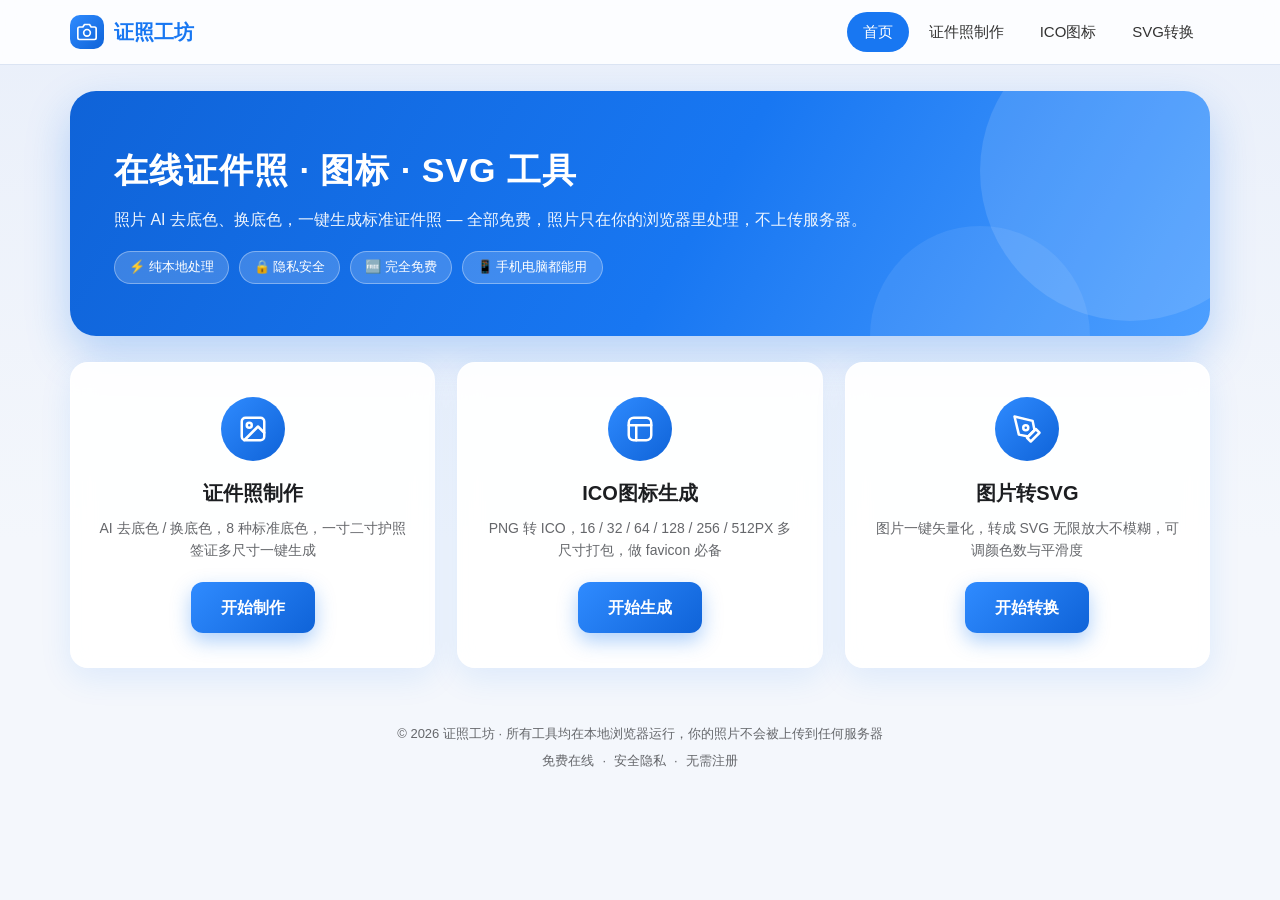
==== index.html @ ea245038 "证照工坊 v1.0：证件照制作 / ICO图标 / SVG转换工具站" ====
<!DOCTYPE html>
<html lang="zh-CN">
<head>
<meta charset="UTF-8">
<meta name="viewport" content="width=device-width, initial-scale=1.0">
<title>证照工坊 · 在线证件照 / ICO图标 / SVG转换</title>
<meta name="description" content="免费在线工具：AI证件照去底色换底色、多尺寸证件照生成，PNG转ICO图标（16~512PX），图片转SVG矢量化。所有处理均在本地浏览器完成，照片不会上传。">
<link rel="icon" href="data:image/svg+xml,%3Csvg xmlns='http://www.w3.org/2000/svg' viewBox='0 0 64 64'%3E%3Crect width='64' height='64' rx='14' fill='%231877F2'/%3E%3Ctext x='32' y='43' font-size='30' text-anchor='middle' fill='white' font-family='sans-serif' font-weight='bold'%3E%E8%AF%81%3C/text%3E%3C/svg%3E">
<link rel="stylesheet" href="assets/css/style.css">
</head>
<body>

<header class="site-header">
  <div class="wrap">
    <a class="logo" href="index.html">
      <span class="logo-mark"><svg viewBox="0 0 24 24" fill="none" stroke="currentColor" stroke-width="2" stroke-linecap="round" stroke-linejoin="round"><path d="M23 19a2 2 0 0 1-2 2H3a2 2 0 0 1-2-2V8a2 2 0 0 1 2-2h4l2-3h6l2 3h4a2 2 0 0 1 2 2z"/><circle cx="12" cy="13" r="4"/></svg></span>
      证照工坊
    </a>
    <nav class="main-nav">
      <a href="index.html" class="active">首页</a>
      <a href="idphoto.html">证件照制作</a>
      <a href="ico.html">ICO图标</a>
      <a href="svg.html">SVG转换</a>
    </nav>
  </div>
</header>

<div class="wrap">
  <section class="hero">
    <h1>在线证件照 · 图标 · SVG 工具</h1>
    <p>照片 AI 去底色、换底色，一键生成标准证件照 — 全部免费，照片只在你的浏览器里处理，不上传服务器。</p>
    <div class="badges">
      <span>⚡ 纯本地处理</span>
      <span>🔒 隐私安全</span>
      <span>🆓 完全免费</span>
      <span>📱 手机电脑都能用</span>
    </div>
  </section>

  <section class="cards">
    <div class="tool-card">
      <div class="tool-icon"><svg viewBox="0 0 24 24" fill="none" stroke="currentColor" stroke-width="2" stroke-linecap="round" stroke-linejoin="round"><rect x="3" y="3" width="18" height="18" rx="3"/><circle cx="9" cy="9" r="2"/><path d="M21 15l-5-5L5 21"/></svg></div>
      <h3>证件照制作</h3>
      <p>AI 去底色 / 换底色，8 种标准底色，一寸二寸护照签证多尺寸一键生成</p>
      <a class="btn btn-primary" href="idphoto.html">开始制作</a>
    </div>
    <div class="tool-card">
      <div class="tool-icon"><svg viewBox="0 0 24 24" fill="none" stroke="currentColor" stroke-width="2" stroke-linecap="round" stroke-linejoin="round"><rect x="3" y="3" width="18" height="18" rx="4"/><path d="M3 9h18M9 21V9"/></svg></div>
      <h3>ICO图标生成</h3>
      <p>PNG 转 ICO，16 / 32 / 64 / 128 / 256 / 512PX 多尺寸打包，做 favicon 必备</p>
      <a class="btn btn-primary" href="ico.html">开始生成</a>
    </div>
    <div class="tool-card">
      <div class="tool-icon"><svg viewBox="0 0 24 24" fill="none" stroke="currentColor" stroke-width="2" stroke-linecap="round" stroke-linejoin="round"><path d="M12 19l7-7 3 3-7 7-3-3z"/><path d="M18 13l-1.5-7.5L2 2l3.5 14.5L13 18l5-5z"/><circle cx="11" cy="11" r="2"/></svg></div>
      <h3>图片转SVG</h3>
      <p>图片一键矢量化，转成 SVG 无限放大不模糊，可调颜色数与平滑度</p>
      <a class="btn btn-primary" href="svg.html">开始转换</a>
    </div>
  </section>
</div>

<footer class="site-footer">
  <div class="wrap">
    <div>© 2026 证照工坊 · 所有工具均在本地浏览器运行，你的照片不会被上传到任何服务器</div>
    <div class="links"><span>免费在线</span>·<span>安全隐私</span>·<span>无需注册</span></div>
  </div>
</footer>

</body>
</html>
---- assets/css/style.css ----
:root{
  --blue:#1877F2;
  --blue-dark:#0f63d8;
  --blue-soft:#e8f1fe;
  --bg1:#e9effa;
  --bg2:#f4f7fc;
  --ink:#1c1e21;
  --muted:#65676b;
  --line:#dbe4f3;
  --card:rgba(255,255,255,.92);
  --radius:18px;
  --shadow:0 10px 32px rgba(24,119,242,.10);
}
*{box-sizing:border-box;margin:0;padding:0}
html{-webkit-text-size-adjust:100%}
body{
  font-family:-apple-system,BlinkMacSystemFont,"PingFang SC","Hiragino Sans GB","Microsoft YaHei","Noto Sans SC",sans-serif;
  background:linear-gradient(180deg,var(--bg1),var(--bg2) 60%);
  color:var(--ink);
  min-height:100vh;
  line-height:1.6;
}
a{color:inherit;text-decoration:none}
img{max-width:100%}
.wrap{max-width:1180px;margin:0 auto;padding:0 20px}

/* ===== header ===== */
.site-header{
  position:sticky;top:0;z-index:50;
  background:rgba(255,255,255,.86);
  backdrop-filter:blur(14px);-webkit-backdrop-filter:blur(14px);
  border-bottom:1px solid var(--line);
}
.site-header .wrap{display:flex;align-items:center;gap:28px;height:64px}
.logo{display:flex;align-items:center;gap:10px;font-size:20px;font-weight:800;color:var(--blue)}
.logo-mark{
  width:34px;height:34px;border-radius:10px;flex:none;
  background:linear-gradient(135deg,#2f8bff,#0f63d8);
  display:flex;align-items:center;justify-content:center;color:#fff;
}
.logo-mark svg{width:20px;height:20px}
.main-nav{display:flex;gap:4px;margin-left:auto}
.main-nav a{
  padding:8px 16px;border-radius:999px;font-size:15px;color:#333;font-weight:500;
}
.main-nav a:hover{background:var(--blue-soft);color:var(--blue)}
.main-nav a.active{background:var(--blue);color:#fff}

/* ===== hero ===== */
.hero{
  margin:26px 0;
  background:linear-gradient(120deg,#0f63d8 0%,#1877F2 55%,#4d9fff 100%);
  border-radius:26px;color:#fff;padding:52px 44px;position:relative;overflow:hidden;
  box-shadow:0 18px 44px rgba(24,119,242,.28);
}
.hero::after{
  content:"";position:absolute;right:-70px;top:-70px;width:300px;height:300px;border-radius:50%;
  background:rgba(255,255,255,.12);
}
.hero::before{
  content:"";position:absolute;right:120px;bottom:-110px;width:220px;height:220px;border-radius:50%;
  background:rgba(255,255,255,.08);
}
.hero h1{font-size:34px;letter-spacing:1px;margin-bottom:10px;position:relative;z-index:1}
.hero p{opacity:.92;font-size:16px;position:relative;z-index:1}
.hero .badges{margin-top:18px;display:flex;gap:10px;flex-wrap:wrap;position:relative;z-index:1}
.hero .badges span{
  background:rgba(255,255,255,.18);border:1px solid rgba(255,255,255,.35);
  padding:5px 14px;border-radius:999px;font-size:13px;
}

/* ===== tool cards (home) ===== */
.cards{display:grid;grid-template-columns:repeat(3,1fr);gap:22px;margin:8px 0 30px}
.tool-card{
  background:var(--card);backdrop-filter:blur(12px);-webkit-backdrop-filter:blur(12px);
  border:1px solid rgba(255,255,255,.7);border-radius:var(--radius);
  box-shadow:var(--shadow);padding:34px 28px;text-align:center;
  transition:transform .18s ease, box-shadow .18s ease;
}
.tool-card:hover{transform:translateY(-4px);box-shadow:0 16px 40px rgba(24,119,242,.18)}
.tool-icon{
  width:64px;height:64px;border-radius:50%;margin:0 auto 16px;
  background:linear-gradient(135deg,#2f8bff,#0f63d8);
  display:flex;align-items:center;justify-content:center;color:#fff;
}
.tool-icon svg{width:30px;height:30px}
.tool-card h3{font-size:20px;margin-bottom:8px}
.tool-card p{color:var(--muted);font-size:14px;margin-bottom:20px;min-height:44px}

/* ===== buttons ===== */
.btn{
  display:inline-flex;align-items:center;justify-content:center;gap:8px;
  border:none;cursor:pointer;font-size:16px;font-weight:600;font-family:inherit;
  padding:13px 30px;border-radius:12px;transition:filter .15s ease, transform .1s ease;
}
.btn:active{transform:scale(.98)}
.btn-primary{background:linear-gradient(135deg,#2f8bff,#0f63d8);color:#fff;box-shadow:0 8px 20px rgba(24,119,242,.35)}
.btn-primary:hover{filter:brightness(1.06)}
.btn-primary:disabled{opacity:.55;cursor:not-allowed;box-shadow:none}
.btn-block{width:100%}
.btn-lg{font-size:17px;padding:15px 30px}

/* ===== page head + steps ===== */
.page-head{background:linear-gradient(120deg,#0f63d8,#1877F2 60%,#4d9fff);color:#fff;border-radius:0 0 26px 26px;padding:30px 0 26px;margin-bottom:24px}
.page-head h1{font-size:26px;display:flex;align-items:center;gap:12px}
.page-head p{opacity:.9;margin-top:6px;font-size:14px}
.steps{display:flex;align-items:center;justify-content:center;gap:6px;flex-wrap:wrap;margin:4px 0 26px}
.step{display:flex;align-items:center;gap:8px;background:var(--card);border:1px solid var(--line);
  padding:8px 18px;border-radius:999px;font-size:14px;color:var(--muted);box-shadow:var(--shadow)}
.step .n{width:24px;height:24px;border-radius:50%;background:#c4d3ea;color:#fff;
  display:flex;align-items:center;justify-content:center;font-size:13px;font-weight:700;flex:none}
.step.done{color:var(--blue);border-color:#bcd6fb}
.step.done .n{background:var(--blue)}
.step .arrow{color:#9db4d8;font-weight:700}

/* ===== panels ===== */
.tool-grid{display:grid;grid-template-columns:1.05fr 1fr 1.05fr;gap:22px;align-items:stretch;margin-bottom:34px}
.col-stack{display:flex;flex-direction:column;gap:22px}
.panel{
  background:var(--card);backdrop-filter:blur(12px);-webkit-backdrop-filter:blur(12px);
  border:1px solid rgba(255,255,255,.7);border-radius:var(--radius);
  box-shadow:var(--shadow);padding:24px;display:flex;flex-direction:column;
}
.panel h2{font-size:18px;margin-bottom:16px;display:flex;align-items:center;gap:8px}
.panel h2 .p-ico{color:var(--blue);display:inline-flex}
.panel h2 .p-ico svg{width:20px;height:20px}
.panel .grow{flex:1}

/* dropzone */
.dropzone{
  border:2px dashed #a9c8f5;border-radius:14px;background:#f4f8ff;
  padding:30px 16px;text-align:center;cursor:pointer;transition:all .15s ease;
}
.dropzone:hover,.dropzone.drag{border-color:var(--blue);background:var(--blue-soft)}
.dropzone .dz-ico{color:var(--blue);margin-bottom:8px}
.dropzone .dz-ico svg{width:38px;height:38px}
.dropzone b{display:block;font-size:16px;margin-bottom:4px}
.dropzone small{color:var(--muted);font-size:12.5px}
.preview-box{margin-top:16px;text-align:center}
.preview-box .cap{font-size:13px;color:var(--muted);margin-bottom:8px}
.preview-box img{border-radius:12px;max-height:280px;box-shadow:0 4px 16px rgba(0,0,0,.10);background:#fff}
.file-info{margin-top:10px;font-size:12.5px;color:var(--muted);word-break:break-all}
.file-info .ok{color:#1a9e54;font-weight:600}

/* swatches */
.swatches{display:grid;grid-template-columns:repeat(4,1fr);gap:12px;margin-bottom:6px}
.swatch{display:flex;flex-direction:column;align-items:center;gap:6px;cursor:pointer;background:none;border:none;font-family:inherit}
.swatch .dot{width:46px;height:46px;border-radius:50%;border:2px solid #d7e2f5;box-shadow:inset 0 0 0 2px #fff;transition:transform .12s ease}
.swatch:hover .dot{transform:scale(1.08)}
.swatch.sel .dot{border-color:var(--blue);box-shadow:0 0 0 3px rgba(24,119,242,.28), inset 0 0 0 2px #fff}
.swatch span{font-size:12.5px;color:#333}
.custom-color{margin-top:10px;display:flex;align-items:center;gap:10px;font-size:14px;color:var(--muted)}
.custom-color input[type=color]{width:44px;height:32px;border:1px solid var(--line);border-radius:8px;background:#fff;padding:2px;cursor:pointer}

/* size grid */
.size-grid{display:grid;grid-template-columns:repeat(3,1fr);gap:10px}
.size-card{
  border:1.5px solid var(--line);border-radius:12px;background:#fff;padding:12px 6px;
  text-align:center;cursor:pointer;transition:all .12s ease;font-family:inherit;
}
.size-card:hover{border-color:#9cc2f7}
.size-card.sel{border-color:var(--blue);background:var(--blue-soft);box-shadow:0 0 0 3px rgba(24,119,242,.14)}
.size-card b{display:block;font-size:14px}
.size-card small{color:var(--muted);font-size:11.5px;display:block;margin-top:2px}
.tag{display:inline-block;background:var(--blue);color:#fff;font-size:10.5px;border-radius:999px;padding:1px 8px;margin-top:4px}

/* result */
.result-frame{background:#fff;border:1px solid var(--line);border-radius:14px;padding:14px;text-align:center}
.result-frame img{border-radius:8px;max-height:340px;box-shadow:0 4px 14px rgba(0,0,0,.08)}
.result-cap{margin:12px 0 16px;font-size:14px;color:#333}
.result-note{margin-top:12px;font-size:13px;color:#1a9e54;text-align:center}
.format-row{display:flex;gap:10px;align-items:center;justify-content:center;margin-bottom:14px;font-size:14px;color:var(--muted)}
.format-row select{font-size:14px;padding:6px 10px;border:1px solid var(--line);border-radius:8px;font-family:inherit}

/* progress */
.progress{height:8px;background:#e3ecfa;border-radius:99px;overflow:hidden;margin-top:12px;display:none}
.progress.show{display:block}
.progress i{display:block;height:100%;width:0;background:linear-gradient(90deg,#2f8bff,#0f63d8);border-radius:99px;transition:width .2s}
.progress-tip{font-size:12.5px;color:var(--muted);margin-top:6px;display:none}
.progress-tip.show{display:block}

/* checkboxes (ico) */
.check-list{display:flex;flex-direction:column;gap:12px;margin-bottom:8px}
.check-item{display:flex;align-items:center;gap:12px;font-size:16px;cursor:pointer;user-select:none}
.check-item input{appearance:none;-webkit-appearance:none;width:24px;height:24px;border:2px solid #b9cdf0;border-radius:7px;cursor:pointer;position:relative;flex:none;background:#fff;transition:all .12s}
.check-item input:checked{background:var(--blue);border-color:var(--blue)}
.check-item input:checked::after{content:"";position:absolute;left:7px;top:3px;width:6px;height:11px;border:solid #fff;border-width:0 2.5px 2.5px 0;transform:rotate(42deg)}
.check-item .px{font-weight:600}
.check-item .sub{margin-left:auto;font-size:12.5px;color:var(--blue);background:var(--blue-soft);padding:2px 10px;border-radius:99px}
.ico-previews{display:flex;align-items:flex-end;gap:14px;flex-wrap:wrap;margin:16px 0 20px;min-height:110px}
.ico-prev{text-align:center}
.ico-prev .thumb{background:#fff;border:1px solid var(--line);border-radius:10px;padding:6px;display:inline-flex;box-shadow:0 3px 10px rgba(0,0,0,.06)}
.ico-prev small{display:block;margin-top:6px;color:var(--muted);font-size:12px}
.hint{font-size:13px;color:var(--muted);text-align:center;margin-top:12px}

/* sliders (svg) */
.slider-row{margin-bottom:22px}
.slider-row .lab{display:flex;justify-content:space-between;align-items:center;font-size:15px;margin-bottom:10px}
.slider-row .val{background:var(--blue-soft);color:var(--blue);font-weight:700;font-size:13px;padding:3px 12px;border-radius:99px}
input[type=range]{width:100%;accent-color:var(--blue);height:28px;cursor:pointer}
.switch-row{display:flex;align-items:center;justify-content:space-between;margin:6px 0 18px}
.switch-row .t b{display:block;font-size:15px}
.switch-row .t small{color:var(--muted);font-size:12.5px}
.switch{position:relative;width:52px;height:30px;flex:none;cursor:pointer}
.switch input{opacity:0;width:0;height:0}
.switch .tr{position:absolute;inset:0;background:#c9d6ec;border-radius:99px;transition:.2s}
.switch .tr::before{content:"";position:absolute;width:24px;height:24px;left:3px;top:3px;background:#fff;border-radius:50%;transition:.2s;box-shadow:0 2px 6px rgba(0,0,0,.2)}
.switch input:checked + .tr{background:var(--blue)}
.switch input:checked + .tr::before{transform:translateX(22px)}
.tip-box{background:var(--blue-soft);border-radius:12px;padding:12px 14px;font-size:13px;color:#2b5cab;display:flex;gap:8px}
.svg-preview-box{background:#fff;border:1px solid var(--line);border-radius:14px;min-height:280px;
  display:flex;align-items:center;justify-content:center;padding:16px;overflow:hidden;position:relative}
.svg-preview-box svg{width:100%;height:auto;max-height:380px}
.svg-empty{color:#9db4d8;font-size:14px;text-align:center}

/* footer */
.site-footer{margin-top:10px;padding:26px 0 34px;text-align:center;color:var(--muted);font-size:13px}
.site-footer .links{display:flex;gap:8px;justify-content:center;flex-wrap:wrap;margin-top:6px}

/* toast */
.toast{
  position:fixed;left:50%;bottom:36px;transform:translateX(-50%) translateY(20px);
  background:#1c1e21;color:#fff;padding:12px 22px;border-radius:12px;font-size:14px;
  opacity:0;pointer-events:none;transition:all .25s ease;z-index:99;max-width:90vw;text-align:center;
  box-shadow:0 10px 30px rgba(0,0,0,.25);
}
.toast.show{opacity:1;transform:translateX(-50%) translateY(0)}
.toast.err{background:#c92a2a}

/* disclaimer */
.disclaimer{text-align:center;color:var(--muted);font-size:13px;margin:6px 0 30px}

@media (max-width:980px){
  .tool-grid{grid-template-columns:1fr}
  .cards{grid-template-columns:1fr}
  .hero{padding:36px 26px}
  .hero h1{font-size:26px}
  .main-nav a{padding:8px 10px;font-size:14px}
  .swatches{grid-template-columns:repeat(4,1fr)}
}
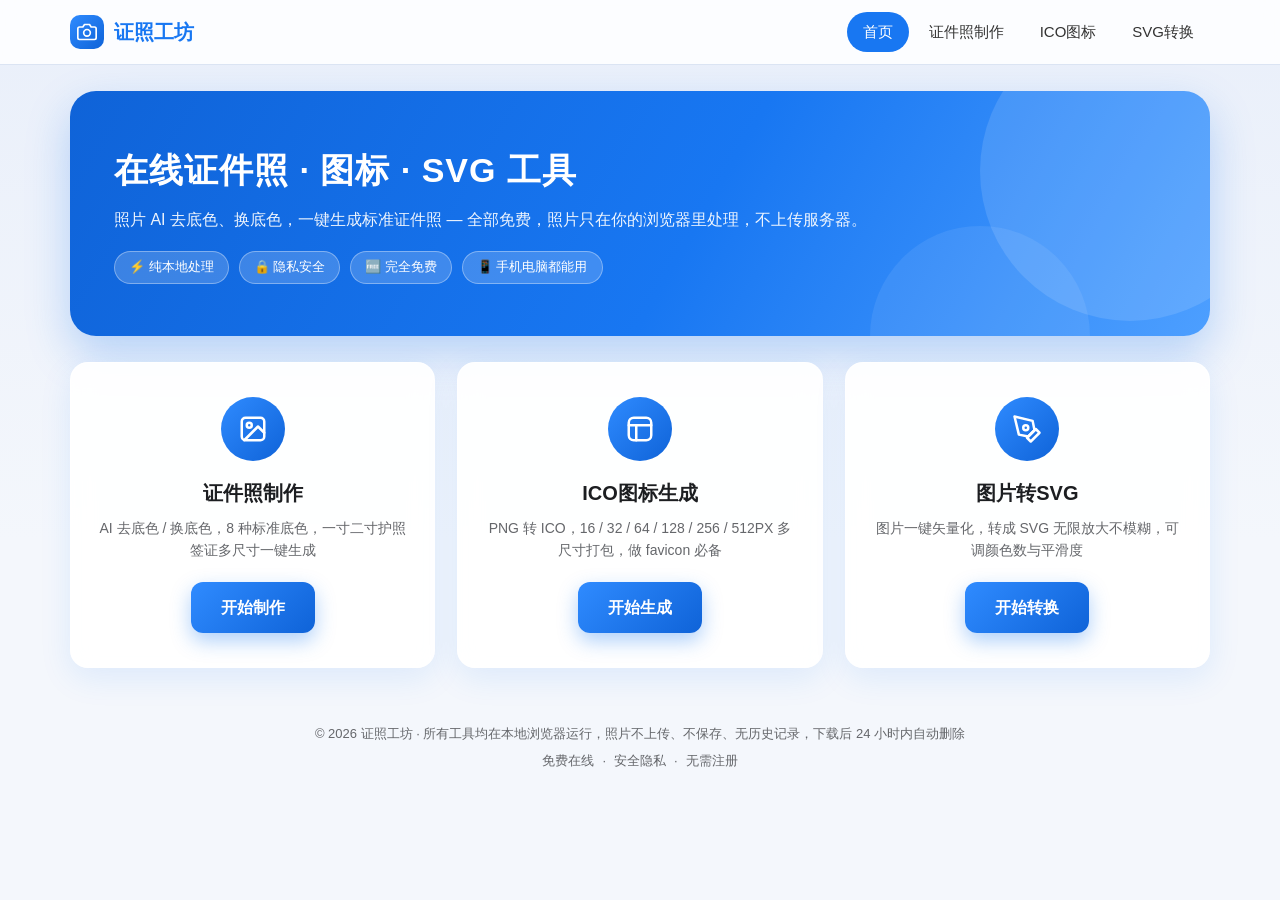
==== commit b66e4211: "隐私承诺：不保存照片/无历史记录，下载后24小时自动删除，页面文案更新" ====
--- a/index.html
+++ b/index.html
@@ -61,7 +61,7 @@
 
 <footer class="site-footer">
   <div class="wrap">
-    <div>© 2026 证照工坊 · 所有工具均在本地浏览器运行，你的照片不会被上传到任何服务器</div>
+    <div>© 2026 证照工坊 · 所有工具均在本地浏览器运行，照片不上传、不保存、无历史记录，下载后 24 小时内自动删除</div>
     <div class="links"><span>免费在线</span>·<span>安全隐私</span>·<span>无需注册</span></div>
   </div>
 </footer>
--- a/assets/css/style.css
+++ b/assets/css/style.css
@@ -238,3 +238,13 @@
   .main-nav a{padding:8px 10px;font-size:14px}
   .swatches{grid-template-columns:repeat(4,1fr)}
 }
+
+/* privacy banner */
+.privacy-banner{
+  display:flex;gap:10px;align-items:flex-start;
+  background:rgba(255,255,255,.94);
+  border:1px solid #bcd6fb;border-left:4px solid var(--blue);
+  border-radius:14px;padding:13px 17px;font-size:13.5px;color:#2b4a77;line-height:1.7;
+  margin-bottom:22px;box-shadow:var(--shadow);
+}
+.privacy-banner b{color:var(--blue)}
